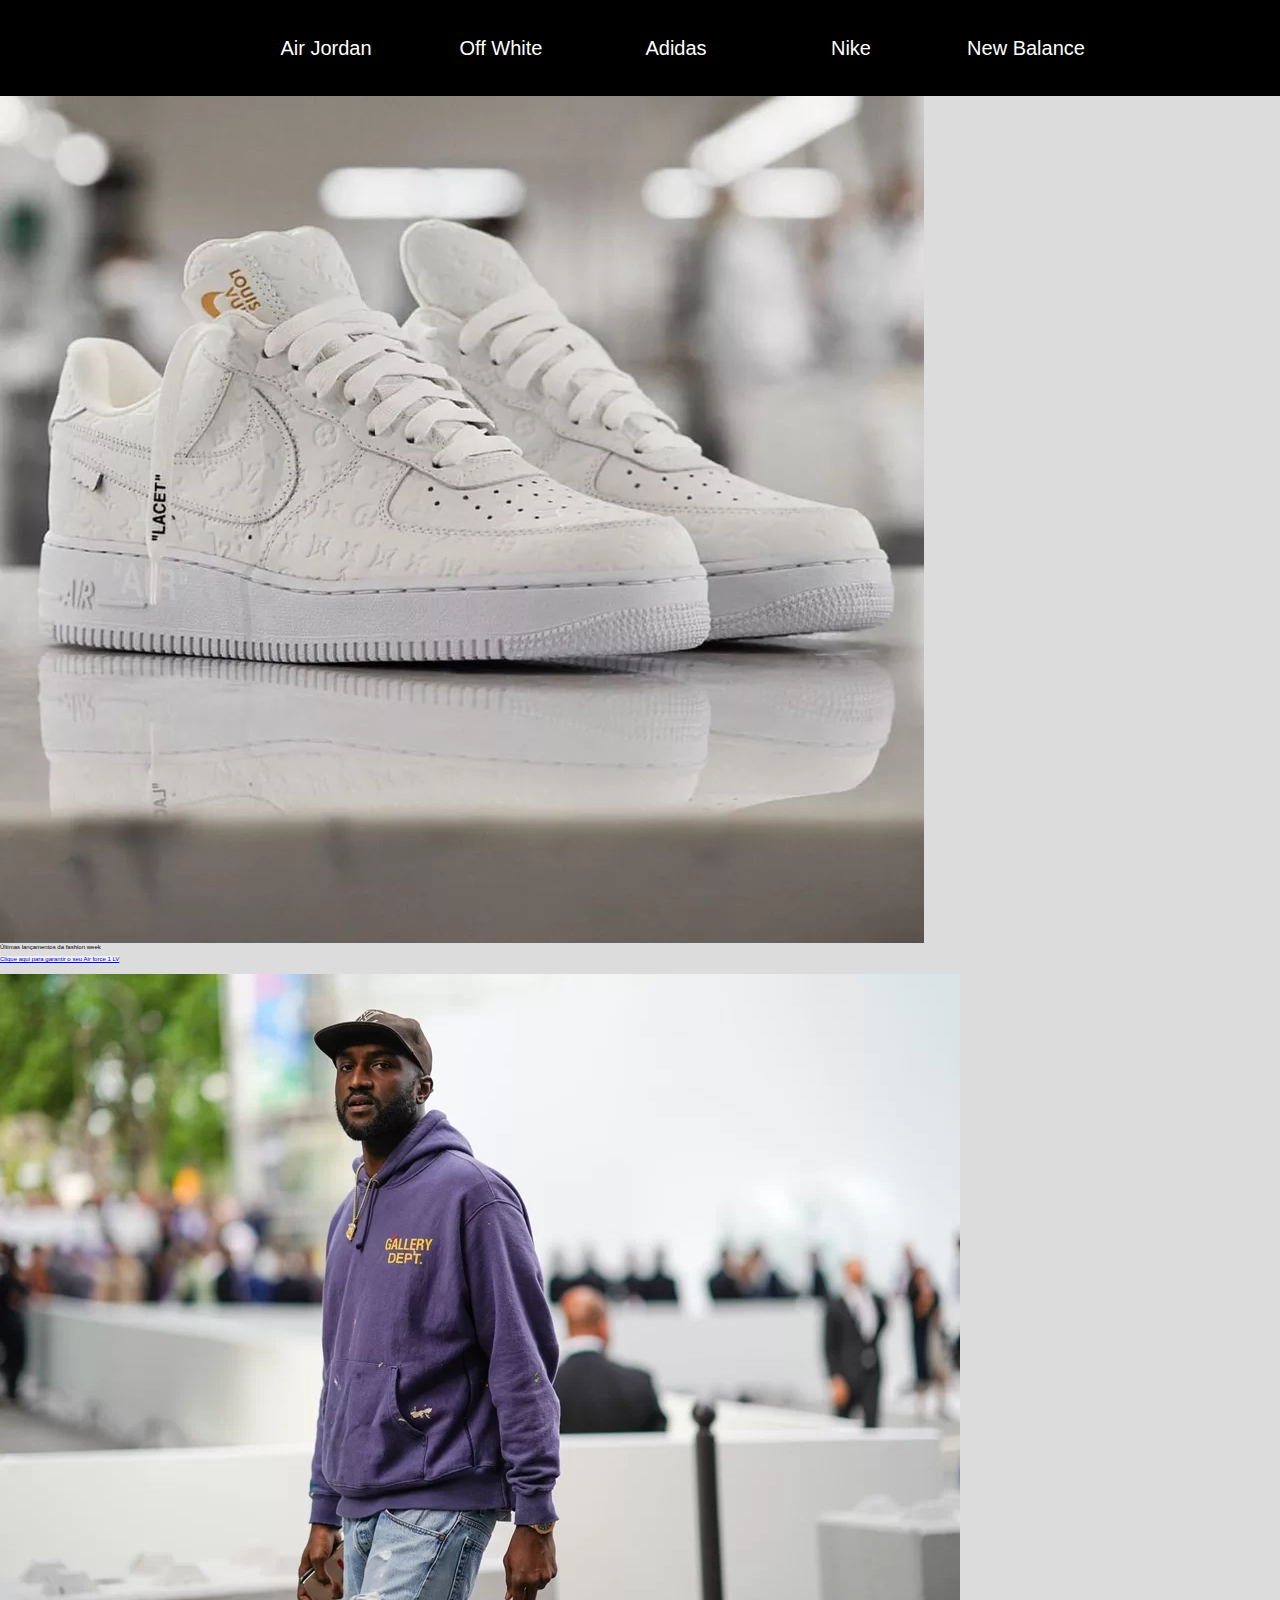
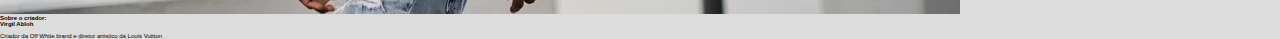
==== landingPage2/index.html @ 3cde5ff4 "Landing page 2" ====
<!DOCTYPE html>
<html lang="pt">
<head>
    <meta charset="UTF-8">
    <meta http-equiv="X-UA-Compatible" content="IE=edge">
    <meta name="viewport" content="width=device-width, initial-scale=1.0">
    <title>Fakes Clothes</title>
    <link rel="short icon" href="imagens/guarda-roupa.png">
    <link rel="stylesheet" href="style.css">
</head>
<body>
    <header>
        <ul>
            <li>Air Jordan</li>
            <li>Off White</li>
            <li>Adidas</li>
            <li>Nike</li>
            <li>New Balance</li>
        </ul>
    </header>

    <br>
    <section class="conteudo">
        <h1>Melhor site para comprar suas roupas e tênis primeira linha <b>premium</b> com algodão egípcio</h1>
        <h3>Desenvolvimento web UCB</h3>
        
        <figure>
            <img class="imagens-site" src="imagens/air force 1 lv.webp" alt="Air Force 1 LV">
            <figcaption>
                Últimas lançamentos da fashion week
            </figcaption>
        </figure>

        <br>
        <button><a href="#">Clique aqui para garantir o seu Air force 1 LV</a></button>

        <br><br><br>
        
        <figure>
            <img src="imagens/Virgil-Abloh.webp" alt="Imagem do Virgil">
        </figure>

        <h3>Sobre o criador:</h3>
        <h2>Virgil Abloh</h2>
        <br>
        <p>Criador da Off White brand e diretor artistico da Louis Vuitton</p>
    </section>
</body>
</html>
---- landingPage2/style.css ----
* {
    margin: 0;
    border: 0;
    padding: 0;
    font-family: Arial, Helvetica, sans-serif;
    font-size: 62.5%;
}

body {
    background-color: #dcdcdc;
}

header {
    background-color: black;
    color: #fff;
    font-size: 1.8rem;
    /* padding-top: 2rem; */
    padding: 1em 2em ;
    position: fixed;
    width: 100%;
    height: 60px;
    display: flex;
    justify-content: center;
    align-items: center;
}

ul {
    display: flex;
    justify-content: center;
    align-items: center;
    gap: 25px;
}

li {
    list-style: none;
    font-size: 2rem;
    width: 150px;
    text-align: center;
    box-sizing: border-box;

    
}

li:hover {
    background: #ccc;
    color: #000000;
    padding: 1rem;
    border-color: #000000;
    border-radius: 8px;
}
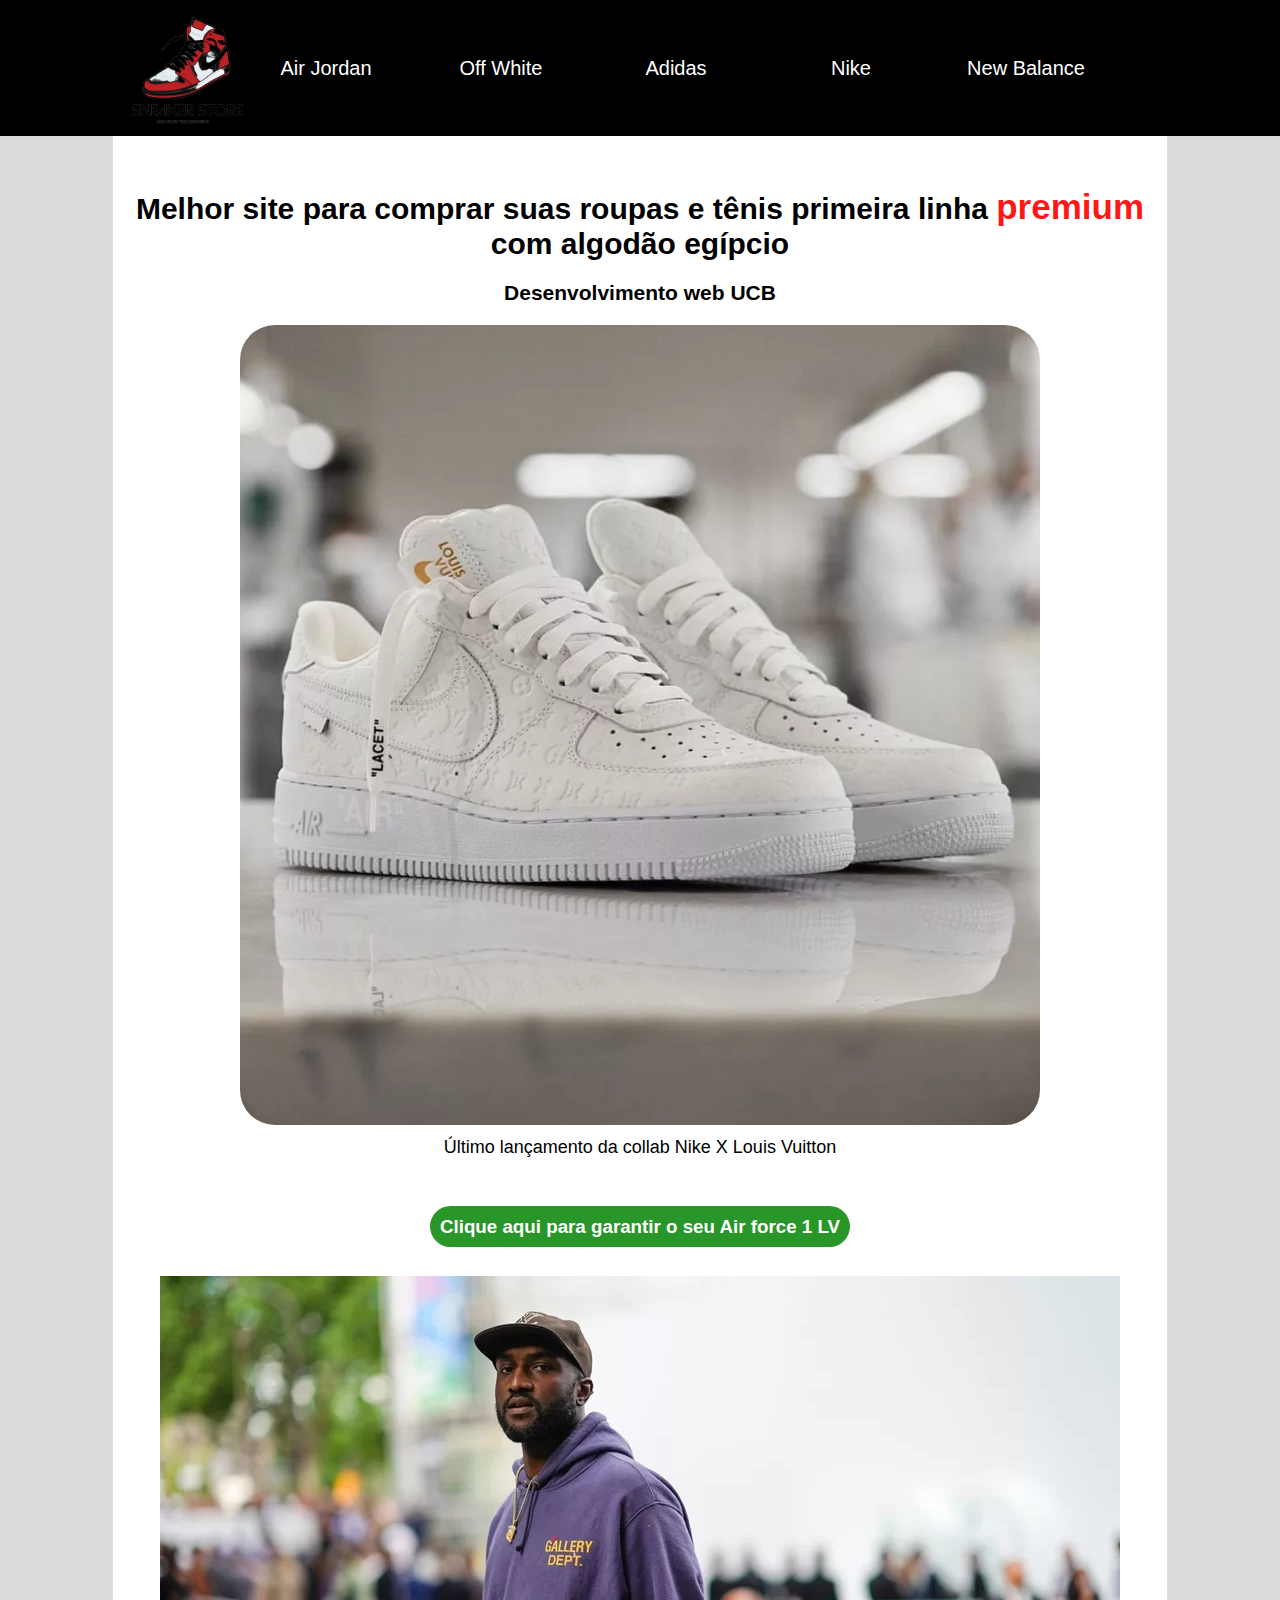
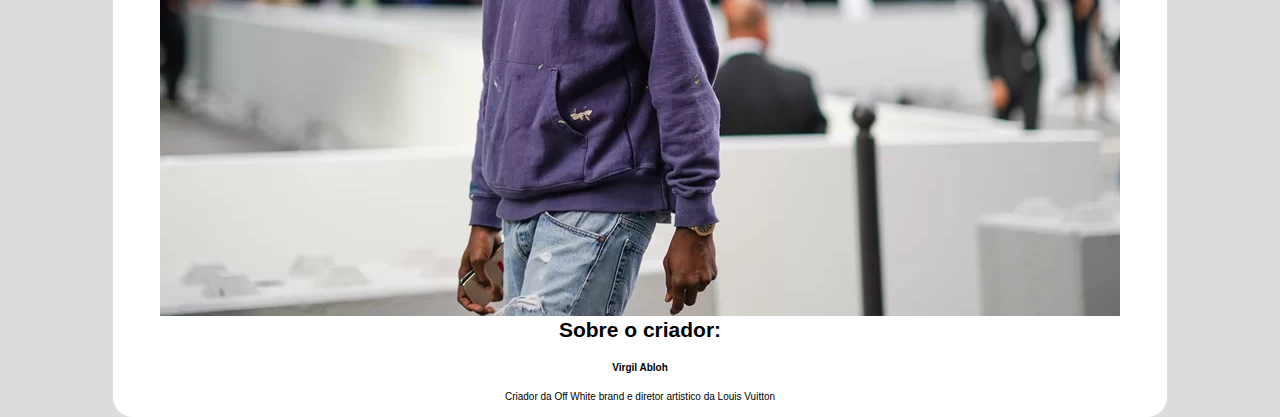
==== commit 5d05a5a9: "Landing page 2 feita até o button" ====
--- a/landingPage2/index.html
+++ b/landingPage2/index.html
@@ -10,6 +10,7 @@
 </head>
 <body>
     <header>
+        <img class="imagemLogo" src="imagens/logo.png" alt="logo loja">
         <ul>
             <li>Air Jordan</li>
             <li>Off White</li>
@@ -21,18 +22,18 @@
 
     <br>
     <section class="conteudo">
-        <h1>Melhor site para comprar suas roupas e tênis primeira linha <b>premium</b> com algodão egípcio</h1>
-        <h3>Desenvolvimento web UCB</h3>
+        <h1>Melhor site para comprar suas roupas e tênis primeira linha <strong>premium</strong> com algodão egípcio</h1>
+        <h3>Desenvolvimento web <a href="https://ucb.catolica.edu.br/portal/">UCB</a></h3>
         
         <figure>
             <img class="imagens-site" src="imagens/air force 1 lv.webp" alt="Air Force 1 LV">
             <figcaption>
-                Últimas lançamentos da fashion week
+                Último lançamento da collab Nike X Louis Vuitton
             </figcaption>
         </figure>
 
         <br>
-        <button><a href="#">Clique aqui para garantir o seu Air force 1 LV</a></button>
+        <button><a href="https://www.youtube.com/watch?v=fertxoU3wWk" target="_blank">Clique aqui para garantir o seu Air force 1 LV</a></button>
 
         <br><br><br>
         
--- a/landingPage2/style.css
+++ b/landingPage2/style.css
@@ -18,10 +18,17 @@
     padding: 1em 2em ;
     position: fixed;
     width: 100%;
-    height: 60px;
+    height: 10rem;
     display: flex;
     justify-content: center;
     align-items: center;
+}
+
+.imagemLogo {
+    position: absolute;
+    top: 0.2rem;
+    left: 10rem;
+    height: 18rem;
 }
 
 ul {
@@ -47,4 +54,86 @@
     padding: 1rem;
     border-color: #000000;
     border-radius: 8px;
-}+}
+
+.conteudo {
+    font-size: 1.6rem;
+    background-color: #fff;
+    padding: 1.5rem;
+    text-align: center;
+    margin-top: 4rem;
+    margin-left: auto;
+    margin-right: auto;
+    max-width: 80%;
+    padding-top: 14rem;
+    z-index: 1;
+    border-radius: 20px;   
+}
+
+h1 {
+    font-size: 3rem;
+    margin-bottom: 2rem;
+}
+
+h1 strong {
+    font-size: 3.5rem;
+    color: #ff0000e8;
+}
+
+h3 {
+    font-size: 2.1rem;
+    margin-bottom: 2rem;
+}
+
+h3 a {
+    text-decoration: none;
+    color: #000000;
+    font-size: 2.1rem;
+}
+
+h3 a:hover {
+    text-decoration: underline;
+    color: #ff0000e8;
+}
+
+.imagens-site {
+    border-radius: 35px;
+    width: 800px;
+    margin-bottom: 1rem;
+}
+
+figcaption {
+    font-family: Arial, Helvetica, sans-serif;
+    font-size: 1.8rem;
+}
+
+@media(min-width: 280px) and (max-widht: 820px) {
+    .imagens-site {
+        border-radius: 25px;
+        width: 90%;
+        height: 70%;
+    }
+}
+
+button {
+    margin-top: 3rem;
+    font-size: 3rem;
+    background-color: white;
+}
+
+button a {
+    text-decoration: none;
+    color: #fff;
+    font-weight: bold;
+    background-color: #289628;
+    padding: 10px;
+    border-radius: 25px;
+}
+
+button a:hover {
+    color: #000;
+    border: solid;
+    border-width: 2px;
+    background-color: #289628;
+}
+
